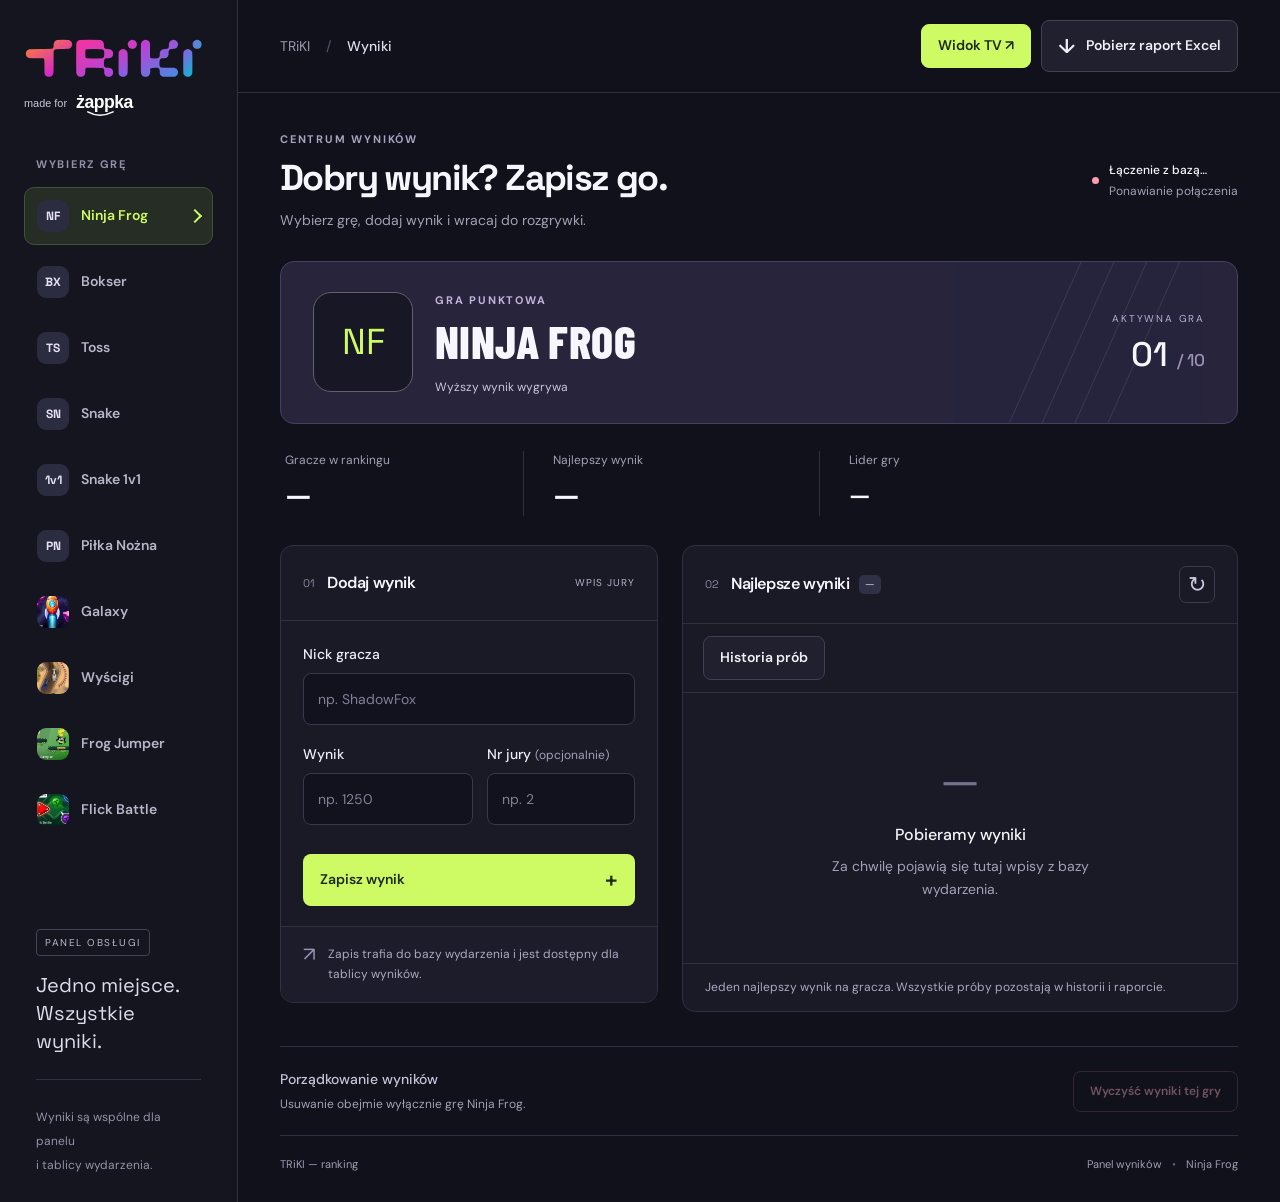
==== index.html @ b33e3081 "Add files via upload" ====
<!doctype html>
<html lang="pl"><head><meta charset="utf-8"><meta name="viewport" content="width=device-width, initial-scale=1"><meta name="theme-color" content="#11111b"><title>TRIKI — panel wyników</title><meta name="description" content="Panel obsługi rankingu TRiKI. Wpisywanie wyników, mecze Snake 1v1 i raporty."><link rel="stylesheet" href="style.css?v=20261009-brand-v2"><script src="config.js?v=20261008-record1" defer></script><script src="realtime.js?v=20261008-record1" defer></script><script src="excel.js?v=20261008-record1" defer></script><script src="ranking.js?v=20261008-record1" defer></script><script src="app.js?v=20261008-record1" defer></script></head>
<body>
<div class="app-shell"><aside class="sidebar"><a href="./" class="brand" aria-label="TRIKI — panel wyników"><img src="assets/triki-brand-v2.svg" alt="TRiKI" width="590" height="134"></a><div class="brand-partner"><img src="assets/made-for-zappka-v2.svg" alt="made for żappka" width="150" height="30"></div><div class="side-label">WYBIERZ GRĘ</div><nav id="games" aria-label="Gry"></nav><div class="side-footer"><span class="operator-label">PANEL OBSŁUGI</span><p>Jedno miejsce.<br>Wszystkie wyniki.</p><div class="side-footer-line"></div><small>Wyniki są wspólne dla panelu<br>i tablicy wydarzenia.</small></div></aside>
<div class="page"><header><div class="breadcrumb">TRiKI <span>/</span> <strong>Wyniki</strong></div><div class="header-actions"><a href="tv.html" class="button secondary tv-link">Widok TV ↗</a><button class="button secondary" id="report-btn"><span aria-hidden="true">↓</span> Pobierz raport Excel</button></div></header>
<main><section class="page-heading"><div><div class="eyebrow">CENTRUM WYNIKÓW</div><h1>Dobry wynik?<br class="mobile-break"> Zapisz go.</h1><p>Wybierz grę, dodaj wynik i wracaj do rozgrywki.</p></div><div class="connection"><span class="status-icon loading" id="status-icon"></span><div><strong id="status-title">Łączenie z bazą</strong><small id="status-detail">Pobieramy wyniki wydarzenia</small></div></div></section>
<section class="game-banner"><div class="game-art" id="game-art"></div><div class="game-name"><span id="game-kind" class="eyebrow">GRA PUNKTOWA</span><h2 id="game-title">Ninja Frog</h2><span id="game-rule">Wyższy wynik wygrywa</span></div><div class="banner-label"><span>AKTYWNA GRA</span><b id="game-number">01 <i>/ 10</i></b></div></section>
<div class="metrics"><div><span id="count-label">Zapisane wyniki</span><strong id="metric-count">—</strong></div><div><span id="best-label">Najlepszy wynik</span><strong id="metric-best">—</strong></div><div><span id="leader-label">Lider gry</span><strong class="leader-value" id="metric-leader">—</strong></div></div>
<div class="work-grid"><section class="card entry-card" aria-labelledby="entry-title"><div class="section-heading"><div><span class="section-number">01</span><h2 id="entry-title">Dodaj wynik</h2></div><span class="tiny-label">WPIS JURY</span></div><form id="entry-form" novalidate></form><div class="form-footer"><span aria-hidden="true">↗</span><p>Zapis trafia do bazy wydarzenia i jest dostępny dla tablicy wyników.</p></div></section>
<section class="card results-card" aria-labelledby="results-title"><div class="section-heading"><div><span class="section-number">02</span><h2 id="results-title">Aktualne wyniki</h2><span id="list-count" class="count-badge">0</span></div><button id="refresh-btn" class="icon-button" aria-label="Odśwież wyniki" title="Odśwież wyniki">↻</button></div><div class="view-controls"><button type="button" class="button secondary" id="history-toggle" aria-pressed="false">Historia prób</button></div><div id="results-body" aria-busy="true"></div><div id="results-footer" class="results-footer">Każdy wpis to osobna próba.</div></section></div>
<section class="management"><div><h3>Porządkowanie wyników</h3><p id="clear-description">Usuwanie obejmie tylko aktualnie wybraną grę.</p></div><button id="clear-btn" class="button danger-outline" disabled>Wyczyść wyniki tej gry</button></section>
<footer><span>TRiKI — ranking</span><span>Panel wyników <b>•</b> <span id="footer-game">Ninja Frog</span></span></footer>
</main></div></div>
<div id="notice" role="status" aria-live="polite" hidden></div>
<dialog id="confirm-dialog" aria-labelledby="dialog-title" aria-describedby="dialog-description"><form id="confirm-form"><span class="dialog-tag">POTWIERDZENIE</span><h2 id="dialog-title">Usunąć wpis?</h2><p id="dialog-description"></p><div id="confirm-input-wrap" hidden><label for="confirm-input">Wpisz nazwę gry, aby potwierdzić</label><input id="confirm-input" autocomplete="off"><p id="confirm-error" class="field-error" role="alert"></p></div><div class="dialog-actions"><button type="button" class="button secondary" id="cancel-delete">Anuluj</button><button type="submit" class="button danger" id="confirm-delete">Usuń wpis</button></div></form></dialog>
<dialog id="edit-dialog" aria-labelledby="edit-title"><form id="edit-form" novalidate><h2 id="edit-title">Edytuj wpis</h2><p>Popraw tę próbę. Ranking wybierze najlepszy wynik gracza spośród wszystkich jego prób.</p><div id="edit-fields"></div><p id="edit-error" role="status"></p><div class="dialog-actions"><button type="button" class="button secondary" id="cancel-edit">Anuluj</button><button type="submit" class="button save-button" id="save-edit">Zapisz zmiany</button></div></form></dialog></body></html>
---- style.css ----
@import url('https://fonts.googleapis.com/css2?family=Barlow+Condensed:wght@600;700;800;900&family=DM+Sans:wght@400;500;600;700&family=Space+Grotesk:wght@500;600;700&display=swap');
:root{color-scheme:dark;--bg:#11111b;--panel:#1a1a27;--surface:#212132;--border:#303043;--muted:#a1a1b7;--text:#f6f6fc;--lime:#cefa64;--accent:#cefa64;--danger:#ff9caa}*{box-sizing:border-box}body{margin:0;background:var(--bg);color:var(--text);font-family:'DM Sans',Arial,sans-serif;font-size:16px;line-height:1.5}button,input{font:inherit}button{cursor:pointer}button:disabled{opacity:.45;cursor:not-allowed}button:focus-visible,a:focus-visible,input:focus-visible{outline:3px solid var(--lime);outline-offset:4px}button,input{-webkit-tap-highlight-color:transparent}a{color:inherit}button{touch-action:manipulation}.app-shell{max-width:1800px;margin:auto;display:grid;grid-template-columns:238px minmax(0,1fr);min-height:100vh}.sidebar{padding:38px 24px 26px;background:#151520;border-right:1px solid var(--border);display:flex;flex-direction:column}.brand{font-family:'Barlow Condensed',Impact,sans-serif;font-weight:900;font-size:72px;line-height:.9;letter-spacing:-3px;font-style:italic;text-decoration:none;color:var(--lime);display:inline-block;align-self:flex-start}.brand span{font-family:Arial;font-style:normal;font-size:17px;vertical-align:top;letter-spacing:0;margin-left:4px}.brand-sub{font-size:10px;letter-spacing:1.6px;color:#cccdda;margin-top:14px;font-weight:700}.side-label{font-size:11px;font-weight:700;letter-spacing:1.7px;color:#9090a9;margin:60px 12px 14px}#games{display:grid;gap:8px}.game-tab{display:flex;align-items:center;gap:12px;padding:12px;border:1px solid transparent;border-radius:10px;color:#b6b6c9;background:transparent;text-align:left;font-size:14px;font-weight:600;width:100%;min-height:55px}.game-tab:hover{background:#222232;color:white}.game-tab.active{color:var(--lime);background:#252d24;border-color:#435335}.game-tab.active:after{content:'';margin-left:auto;width:8px;height:8px;flex-shrink:0;border-top:2px solid currentColor;border-right:2px solid currentColor;transform:rotate(45deg)}.game-icon{display:grid;place-items:center;width:32px;height:32px;background:#2c2c41;border-radius:9px;flex-shrink:0;overflow:hidden;color:#e4e1f7;font-size:12px;font-family:'Space Grotesk',sans-serif;font-weight:700}.game-icon img{width:100%;height:100%;object-fit:cover}.side-footer{margin-top:auto;padding:90px 12px 0}.operator-label{font-size:10px;letter-spacing:1.5px;border:1px solid #434355;padding:6px 8px;border-radius:4px;color:#b7b7c9}.side-footer p{font-family:'Space Grotesk',sans-serif;font-size:20px;line-height:1.4;color:#ddddea;margin:18px 0}.side-footer-line{height:1px;background:var(--border);margin:24px 0}.side-footer small{font-size:12px;color:#9292a8;line-height:1.7}.page{min-width:0}header{height:93px;border-bottom:1px solid var(--border);padding:0 42px;display:flex;align-items:center;justify-content:space-between;gap:20px}.breadcrumb{font-size:14px;color:#9999ae;display:flex;gap:16px;align-items:center}.breadcrumb span{color:#56566c}.breadcrumb strong{font-weight:500;color:#dedeee}.button{border-radius:8px;padding:11px 16px;min-height:44px;display:inline-flex;gap:10px;align-items:center;justify-content:center;font-size:14px;font-weight:600;border:1px solid transparent;line-height:1.4}.secondary{border-color:#414156;background:#20202e;color:#eeedf8}.secondary:hover:not(:disabled){background:#2d2d40}.button>span{font-size:20px}.page main{padding:38px 42px 0;max-width:1500px;margin:auto}.page-heading{display:flex;align-items:center;justify-content:space-between;gap:25px;margin-bottom:30px}.eyebrow{font-size:11px;letter-spacing:1.8px;font-weight:700;color:#a5a3bd}h1{font-family:'Space Grotesk',Arial,sans-serif;font-size:36px;line-height:1.2;letter-spacing:-1.6px;margin:9px 0 10px}.mobile-break{display:none}.page-heading p{font-size:14px;color:var(--muted);margin:0}.connection{display:flex;align-items:center;gap:10px;flex-shrink:0}.connection strong{display:block;font-size:12px;font-weight:500}.connection small{display:block;color:var(--muted);font-size:12px;margin-top:3px}.status-icon{width:7px;height:7px;flex-shrink:0;border-radius:50%;background:#88869d}.status-icon.ok{background:var(--lime);box-shadow:0 0 0 4px #cefa6410}.status-icon.error{background:#ff9caa}.status-icon.loading{background:#bea5ff}.game-banner{position:relative;display:flex;align-items:center;gap:22px;min-height:160px;padding:25px 32px;background:#27243c;border:1px solid #46405f;border-radius:14px;overflow:hidden}.game-banner:after{content:'';position:absolute;right:200px;top:-100px;height:400px;width:1px;background:#60527a;opacity:.4;transform:rotate(24deg);box-shadow:30px 0 #60527a,60px 0 #60527a,90px 0 #60527a}.game-art{width:100px;height:100px;flex-shrink:0;border:1px solid #646070;background:#181725;border-radius:18px;overflow:hidden;display:grid;place-items:center;font-family:'Space Grotesk';font-size:36px;color:var(--accent)}.game-art img{width:100%;height:100%;object-fit:cover}.game-name{z-index:1}.game-name h2{font-family:'Barlow Condensed',Impact,sans-serif;font-weight:800;font-size:46px;line-height:1.05;margin:6px 0 9px;letter-spacing:.4px;text-transform:uppercase}.game-name>span:last-child{font-size:12px;color:#cbc8db}.game-name .eyebrow{color:#c0b4dc}.banner-label{margin-left:auto;text-align:right;z-index:1;align-self:center}.banner-label>span{font-size:10px;letter-spacing:1.8px;color:#b9afce}.banner-label b{font-family:'Space Grotesk';font-size:34px;display:block;font-weight:500}.banner-label i{font-size:17px;color:#9d92b4;font-style:normal}.metrics{display:grid;grid-template-columns:.9fr 1fr 1.45fr;gap:24px;padding:27px 0 29px}.metrics>div{border-right:1px solid var(--border);padding-left:5px;min-width:0}.metrics>div:last-child{border:0}.metrics span{font-size:12px;color:var(--muted);display:block}.metrics strong{display:block;font-family:'Space Grotesk';font-weight:600;font-size:30px;line-height:1.4;margin-top:5px;font-variant-numeric:tabular-nums}.metrics .leader-value{font-size:24px;overflow-wrap:anywhere;padding-top:4px}.work-grid{display:grid;grid-template-columns:minmax(280px,.85fr) minmax(0,1.25fr);gap:24px;align-items:start}.card{background:var(--panel);border:1px solid var(--border);border-radius:13px;overflow:hidden}.section-heading{display:flex;justify-content:space-between;align-items:center;min-height:75px;padding:20px 22px;border-bottom:1px solid var(--border);gap:10px}.section-heading>div{display:flex;align-items:center;gap:9px;min-width:0}.section-heading h2{font-size:16px;letter-spacing:-.4px;margin:0;font-weight:600}.section-number{font-size:11px;color:#89899e;font-family:'Space Grotesk';margin-right:3px}.tiny-label{font-size:10px;letter-spacing:1px;color:#b2b2c7;white-space:nowrap}.count-badge{font-size:11px;background:#303046;border-radius:5px;padding:1px 6px;color:#c8c8df}.entry-card form{padding:23px 22px 20px}.field{margin-bottom:19px}label{font-size:14px;display:block;margin-bottom:8px;color:#ededf7;font-weight:500}.optional{font-size:12px;color:var(--muted);font-weight:400}.input-shell{position:relative}input{width:100%;background:#12121e;color:#f6f6ff;border:1px solid #38384d;border-radius:8px;padding:13px 14px;font-size:16px;min-height:48px;outline:none}input:focus{border-color:var(--lime)}input::placeholder{color:#808095;font-size:14px}input[aria-invalid=true]{border-color:var(--danger)}.score-input{padding-right:44px;font-family:'Space Grotesk';font-size:20px}.input-suffix{position:absolute;right:15px;top:17px;font-size:12px;color:var(--muted);pointer-events:none}.form-row{display:grid;grid-template-columns:1.15fr 1fr;gap:14px}.field-hint{font-size:12px;color:var(--muted);margin:7px 0 0}.field-error{font-size:12px;line-height:1.5;color:var(--danger);margin:7px 0 0}.save-button{width:100%;background:var(--lime);color:#20291a;margin-top:3px;justify-content:space-between;padding:14px 16px;font-size:14px}.save-button:hover:not(:disabled){background:#dfff93}.save-button>span{font-size:22px;line-height:1}.form-message{font-size:14px;margin:13px 0 0;line-height:1.5}.form-message:empty{display:none}.form-message.ok{color:var(--lime)}.form-message.error{color:var(--danger)}.form-footer{display:flex;align-items:flex-start;gap:12px;border-top:1px solid var(--border);padding:17px 22px;background:#1c1c2b}.form-footer>span{color:#9893b0;font-size:20px;line-height:1}.form-footer p{font-size:12px;line-height:1.7;color:#aaa9bf;margin:0}.icon-button{display:inline-grid;place-items:center;min-width:36px;min-height:36px;background:transparent;border:1px solid #3a3a50;border-radius:7px;color:#c8c8dc;font-size:22px}.icon-button:hover:not(:disabled){background:#303045;color:white}.table-scroll{overflow:auto;max-height:484px}table{width:100%;border-collapse:collapse;font-size:14px;text-align:left;white-space:nowrap}th{position:sticky;top:0;background:#1a1a27;z-index:1;color:#a4a3ba;font-size:11px;letter-spacing:.5px;font-weight:500;border-bottom:1px solid var(--border);padding:13px 15px}td{padding:16px 15px;border-bottom:1px solid #2a2a3c;vertical-align:middle}th:first-child,td:first-child{padding-left:22px}th:last-child,td:last-child{padding-right:16px}tbody tr:last-child td{border-bottom:0}tbody tr:hover{background:#212132}.place{font-family:'Space Grotesk';color:#a1a0b8;font-size:14px;width:42px}.top-rank .place{color:var(--lime)}.player{font-weight:600;white-space:normal;overflow-wrap:anywhere;max-width:220px;min-width:95px}.player .subline{display:block;font-size:11px;color:var(--muted);font-weight:400;margin-top:4px}.score{text-align:right;font-family:'Space Grotesk';font-size:17px;font-weight:600;font-variant-numeric:tabular-nums}.top-rank .score{color:var(--lime)}.jury{text-align:center;font-size:12px;color:#b7b5cb}.jury span{display:inline-block;border:1px solid #3a3a4f;border-radius:4px;padding:2px 6px}.delete-row{width:34px;height:34px;background:transparent;border:0;border-radius:6px;color:#9290aa;display:grid;place-items:center}.delete-row:hover:not(:disabled){color:var(--danger);background:#ff9caa12}.delete-row svg{width:16px;height:16px}.results-footer{font-size:12px;padding:14px 22px;border-top:1px solid var(--border);color:#aaa8bf;line-height:1.6}.empty-state{padding:58px 24px;text-align:center;min-height:270px;display:flex;flex-direction:column;align-items:center;justify-content:center}.empty-mark{font-family:'Space Grotesk';color:#75718f;font-size:44px;line-height:1.2;margin-bottom:16px}.empty-state h3{margin:0 0 8px;font-size:16px;font-weight:500}.empty-state p{font-size:14px;color:var(--muted);max-width:270px;margin:0;line-height:1.7}.empty-state .button{margin-top:18px}.management{display:flex;justify-content:space-between;align-items:center;gap:20px;margin-top:34px;padding:22px 0;border-top:1px solid var(--border)}.management h3{font-size:14px;font-weight:500;margin:0 0 5px;color:#c6c4d9}.management p{font-size:12px;color:var(--muted);margin:0}.danger-outline{border-color:#60404d;background:transparent;color:#e4a4b2;font-size:12px;min-height:40px}.danger-outline:hover:not(:disabled){background:#351f2a;border-color:#b76c83}footer{border-top:1px solid var(--border);padding:20px 0 24px;display:flex;justify-content:space-between;gap:16px;color:#a09cb5;font-size:11px}footer b{font-weight:400;margin:0 7px;color:#5f5a75}#notice{position:fixed;bottom:26px;right:26px;z-index:20;max-width:min(470px,calc(100% - 36px));padding:16px 20px;border-radius:10px;background:#27273b;border:1px solid #616178;box-shadow:0 12px 40px #0007;font-size:14px;line-height:1.6}#notice.error{border-color:#b2657b;color:#ffd1db}#notice.ok{border-color:#798e4d;color:#e2ffb0}dialog{max-width:460px;width:calc(100% - 36px);border:1px solid #59546d;background:#222132;color:var(--text);border-radius:16px;padding:30px;box-shadow:0 24px 100px #0009}dialog::backdrop{background:#090914bc;backdrop-filter:blur(4px)}.dialog-tag{font-size:10px;letter-spacing:1.6px;color:#b9a2c8}dialog h2{font-family:'Space Grotesk';font-size:25px;margin:10px 0 12px;letter-spacing:-.7px}dialog p{font-size:14px;line-height:1.7;color:#bbb7d0;overflow-wrap:anywhere}dialog input{margin-top:5px}dialog label{font-size:12px;margin-top:20px}.dialog-actions{display:flex;justify-content:flex-end;gap:10px;margin-top:25px}.danger{background:#fa9caf;color:#341321}.sr-only{position:absolute;clip:rect(0,0,0,0);width:1px;height:1px;overflow:hidden;white-space:nowrap}.match-vs{display:block;color:#9893ac;font-size:12px;font-weight:400;margin-top:5px}.match-win{color:#e4e7dc}.game-art,.game-icon{background-position:center;background-size:cover}@media(min-width:1600px){.page main{padding-top:48px}.work-grid{grid-template-columns:minmax(340px,.8fr) minmax(0,1.35fr)}}@media(max-width:1180px){.app-shell{grid-template-columns:200px minmax(0,1fr)}.sidebar{padding:34px 16px 24px}header{padding:0 26px}.page main{padding:30px 26px 0}.work-grid{grid-template-columns:minmax(260px,.9fr) minmax(0,1fr);gap:18px}.tiny-label{display:none}.section-heading{padding:18px}.section-heading h2{font-size:14px}.section-number{display:none}.connection{align-self:flex-start;margin-top:8px}.connection small{max-width:145px}.page-heading h1{font-size:30px}.metrics .leader-value{font-size:21px}.entry-card form{padding:20px 18px}.form-footer{padding:16px 18px}td,th{padding-left:12px;padding-right:12px}}@media(max-width:980px){.connection{display:none}.work-grid{grid-template-columns:1fr}.entry-card form{display:grid;grid-template-columns:1fr 1fr;gap:0 18px}.entry-card .form-row{grid-column:2;grid-row:1}.entry-card form>.save-button,.entry-card form>.form-message{grid-column:1 / -1}.entry-card form>.field{align-self:start}.entry-card form>.versus-field{grid-column:auto}.form-footer{padding:14px 18px}.side-footer{padding-top:50px}.game-banner{padding:22px}.game-art{width:80px;height:80px}.game-name h2{font-size:40px}.banner-label{display:none}.metrics{gap:14px}.results-card .section-heading h2{font-size:16px}.table-scroll{max-height:500px}}@media(max-width:680px){.app-shell{display:block}.sidebar{padding:21px 18px 0;border-right:0;border-bottom:1px solid var(--border);display:block}.brand{font-size:49px}.brand span{font-size:12px}.brand-sub{display:inline-block;font-size:9px;letter-spacing:1.1px;margin:0 0 0 16px;vertical-align:middle;max-width:120px}.side-label,.side-footer{display:none}#games{display:flex;gap:7px;overflow-x:auto;margin:22px -18px 0;padding:0 18px 14px;scrollbar-width:thin}.game-tab{width:auto;flex-shrink:0;min-height:44px;padding:8px 12px;border:1px solid #313143;font-size:12px;gap:8px}.game-tab.active:after{display:none}.game-icon{width:24px;height:24px;border-radius:6px;font-size:10px}header{height:70px;padding:0 18px;gap:12px}.breadcrumb{font-size:12px;gap:9px}.button{font-size:12px;padding:10px 13px}.page main{padding:25px 18px 0}.page-heading{margin-bottom:25px}.page-heading h1{font-size:29px;letter-spacing:-1px}.page-heading p{font-size:12px}.eyebrow{font-size:10px;letter-spacing:1.4px}.game-banner{min-height:125px;gap:17px;padding:20px}.game-art{width:72px;height:72px;border-radius:12px}.game-name h2{font-size:36px;margin:4px 0 6px}.game-name>span:last-child{font-size:11px}.metrics{padding:22px 0;gap:12px;grid-template-columns:.8fr 1fr 1.3fr}.metrics>div{padding-left:0;padding-right:8px}.metrics span{font-size:10px;line-height:1.5}.metrics strong{font-size:24px}.metrics .leader-value{font-size:16px;line-height:1.4;padding-top:5px}.work-grid{gap:20px}.entry-card form{display:block;padding:21px}.entry-card .form-row{gap:14px}.field{margin-bottom:18px}.save-button{font-size:14px;padding:14px 16px}.section-heading{padding:16px 20px;min-height:65px}.section-heading h2{font-size:16px}.tiny-label{display:block;font-size:9px}.management{margin-top:25px;display:block;padding:22px 0}.management .button{margin-top:15px}.management p{font-size:12px}footer{font-size:10px;display:block}footer>span{display:block;margin-bottom:6px}th:first-child,td:first-child{padding-left:16px}td,th{padding-left:10px;padding-right:10px}.jury{font-size:11px}.score{font-size:16px}.player{font-size:13px;max-width:160px}#notice{right:18px;bottom:18px}dialog{padding:25px}}@media(prefers-reduced-motion:no-preference){.game-tab,.button,.icon-button{transition:background .15s,color .15s,border-color .15s}}@media(prefers-reduced-motion:reduce){*{scroll-behavior:auto!important}}

.header-actions{display:flex;align-items:center;gap:10px}.tv-link{text-decoration:none;background:var(--lime);color:#20291a;border-color:var(--lime)}@media(max-width:680px){header{height:auto;min-height:70px;flex-wrap:wrap;padding-top:13px;padding-bottom:13px;gap:10px}.header-actions{flex-wrap:wrap;gap:8px}.header-actions .button{font-size:12px;padding:10px}}

img[src="assets/wyscigi.png"]{object-position:50% 10%;transform:scale(1.5)}

.pagination{display:flex;align-items:center;justify-content:space-between;gap:12px;flex-wrap:wrap;padding:16px;border-top:1px solid var(--border)}.pagination span{font-size:12px;color:var(--muted)}

.view-controls{padding:12px 20px;border-bottom:1px solid var(--border)}.view-controls:has(button[hidden]){display:none}.row-actions{display:flex;gap:6px;align-items:center}.edit-row{font:inherit;font-size:12px;padding:7px 9px;border:1px solid #555068;border-radius:6px;color:#cefa64;background:#252333}.edit-row:hover{background:#36304a}#edit-error{color:#ffb2bd}#edit-dialog{max-height:90vh;overflow:auto}#edit-fields input{width:100%}

.brand{display:block;width:180px;max-width:100%;padding:0;background:none;border:0;border-radius:0;line-height:0;letter-spacing:normal}.brand img{display:block;width:100%;height:auto}.brand-partner{width:126px;line-height:0;margin-top:12px}.brand-partner img{display:block;width:100%;height:auto}.side-label{margin-top:40px}@media(max-width:680px){.brand{display:inline-block;width:160px;vertical-align:middle}.brand-partner{display:inline-block;width:112px;margin:0 0 0 18px;vertical-align:middle}}
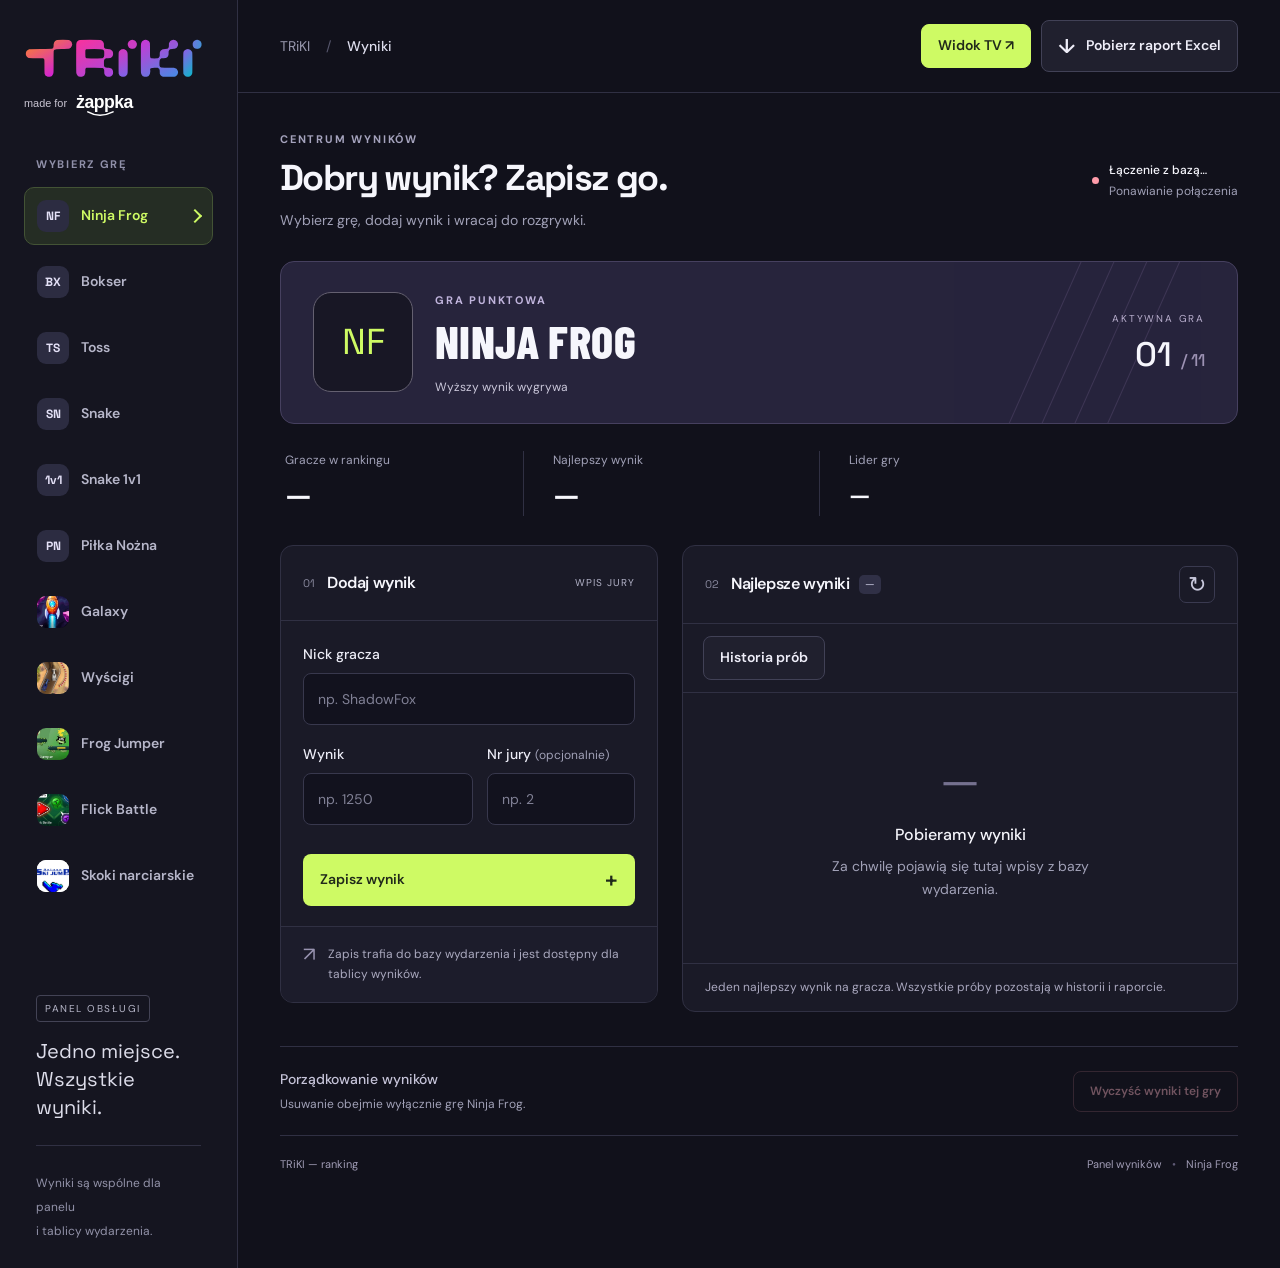
==== commit 9c8e13e2: "Add files via upload" ====
--- a/index.html
+++ b/index.html
@@ -1,10 +1,10 @@
 <!doctype html>
-<html lang="pl"><head><meta charset="utf-8"><meta name="viewport" content="width=device-width, initial-scale=1"><meta name="theme-color" content="#11111b"><title>TRIKI — panel wyników</title><meta name="description" content="Panel obsługi rankingu TRiKI. Wpisywanie wyników, mecze Snake 1v1 i raporty."><link rel="stylesheet" href="style.css?v=20261009-brand-v2"><script src="config.js?v=20261008-record1" defer></script><script src="realtime.js?v=20261008-record1" defer></script><script src="excel.js?v=20261008-record1" defer></script><script src="ranking.js?v=20261008-record1" defer></script><script src="app.js?v=20261008-record1" defer></script></head>
+<html lang="pl"><head><meta charset="utf-8"><meta name="viewport" content="width=device-width, initial-scale=1"><meta name="theme-color" content="#11111b"><title>TRIKI — panel wyników</title><meta name="description" content="Panel obsługi rankingu TRiKI. Wpisywanie wyników, mecze Snake 1v1 i raporty."><link rel="stylesheet" href="style.css?v=20261012-skoki"><script src="config.js?v=20261012-skoki" defer></script><script src="realtime.js?v=20261008-record1" defer></script><script src="excel.js?v=20261008-record1" defer></script><script src="ranking.js?v=20261008-record1" defer></script><script src="app.js?v=20261008-record1" defer></script></head>
 <body>
 <div class="app-shell"><aside class="sidebar"><a href="./" class="brand" aria-label="TRIKI — panel wyników"><img src="assets/triki-brand-v2.svg" alt="TRiKI" width="590" height="134"></a><div class="brand-partner"><img src="assets/made-for-zappka-v2.svg" alt="made for żappka" width="150" height="30"></div><div class="side-label">WYBIERZ GRĘ</div><nav id="games" aria-label="Gry"></nav><div class="side-footer"><span class="operator-label">PANEL OBSŁUGI</span><p>Jedno miejsce.<br>Wszystkie wyniki.</p><div class="side-footer-line"></div><small>Wyniki są wspólne dla panelu<br>i tablicy wydarzenia.</small></div></aside>
 <div class="page"><header><div class="breadcrumb">TRiKI <span>/</span> <strong>Wyniki</strong></div><div class="header-actions"><a href="tv.html" class="button secondary tv-link">Widok TV ↗</a><button class="button secondary" id="report-btn"><span aria-hidden="true">↓</span> Pobierz raport Excel</button></div></header>
 <main><section class="page-heading"><div><div class="eyebrow">CENTRUM WYNIKÓW</div><h1>Dobry wynik?<br class="mobile-break"> Zapisz go.</h1><p>Wybierz grę, dodaj wynik i wracaj do rozgrywki.</p></div><div class="connection"><span class="status-icon loading" id="status-icon"></span><div><strong id="status-title">Łączenie z bazą</strong><small id="status-detail">Pobieramy wyniki wydarzenia</small></div></div></section>
-<section class="game-banner"><div class="game-art" id="game-art"></div><div class="game-name"><span id="game-kind" class="eyebrow">GRA PUNKTOWA</span><h2 id="game-title">Ninja Frog</h2><span id="game-rule">Wyższy wynik wygrywa</span></div><div class="banner-label"><span>AKTYWNA GRA</span><b id="game-number">01 <i>/ 10</i></b></div></section>
+<section class="game-banner"><div class="game-art" id="game-art"></div><div class="game-name"><span id="game-kind" class="eyebrow">GRA PUNKTOWA</span><h2 id="game-title">Ninja Frog</h2><span id="game-rule">Wyższy wynik wygrywa</span></div><div class="banner-label"><span>AKTYWNA GRA</span><b id="game-number">01 <i>/ 11</i></b></div></section>
 <div class="metrics"><div><span id="count-label">Zapisane wyniki</span><strong id="metric-count">—</strong></div><div><span id="best-label">Najlepszy wynik</span><strong id="metric-best">—</strong></div><div><span id="leader-label">Lider gry</span><strong class="leader-value" id="metric-leader">—</strong></div></div>
 <div class="work-grid"><section class="card entry-card" aria-labelledby="entry-title"><div class="section-heading"><div><span class="section-number">01</span><h2 id="entry-title">Dodaj wynik</h2></div><span class="tiny-label">WPIS JURY</span></div><form id="entry-form" novalidate></form><div class="form-footer"><span aria-hidden="true">↗</span><p>Zapis trafia do bazy wydarzenia i jest dostępny dla tablicy wyników.</p></div></section>
 <section class="card results-card" aria-labelledby="results-title"><div class="section-heading"><div><span class="section-number">02</span><h2 id="results-title">Aktualne wyniki</h2><span id="list-count" class="count-badge">0</span></div><button id="refresh-btn" class="icon-button" aria-label="Odśwież wyniki" title="Odśwież wyniki">↻</button></div><div class="view-controls"><button type="button" class="button secondary" id="history-toggle" aria-pressed="false">Historia prób</button></div><div id="results-body" aria-busy="true"></div><div id="results-footer" class="results-footer">Każdy wpis to osobna próba.</div></section></div>
--- a/style.css
+++ b/style.css
@@ -10,3 +10,5 @@
 .view-controls{padding:12px 20px;border-bottom:1px solid var(--border)}.view-controls:has(button[hidden]){display:none}.row-actions{display:flex;gap:6px;align-items:center}.edit-row{font:inherit;font-size:12px;padding:7px 9px;border:1px solid #555068;border-radius:6px;color:#cefa64;background:#252333}.edit-row:hover{background:#36304a}#edit-error{color:#ffb2bd}#edit-dialog{max-height:90vh;overflow:auto}#edit-fields input{width:100%}
 
 .brand{display:block;width:180px;max-width:100%;padding:0;background:none;border:0;border-radius:0;line-height:0;letter-spacing:normal}.brand img{display:block;width:100%;height:auto}.brand-partner{width:126px;line-height:0;margin-top:12px}.brand-partner img{display:block;width:100%;height:auto}.side-label{margin-top:40px}@media(max-width:680px){.brand{display:inline-block;width:160px;vertical-align:middle}.brand-partner{display:inline-block;width:112px;margin:0 0 0 18px;vertical-align:middle}}
+
+.game-icon img[src="assets/skoki.png"],.game-art img[src="assets/skoki.png"]{object-fit:contain;object-position:center;transform:none;background:#fff}
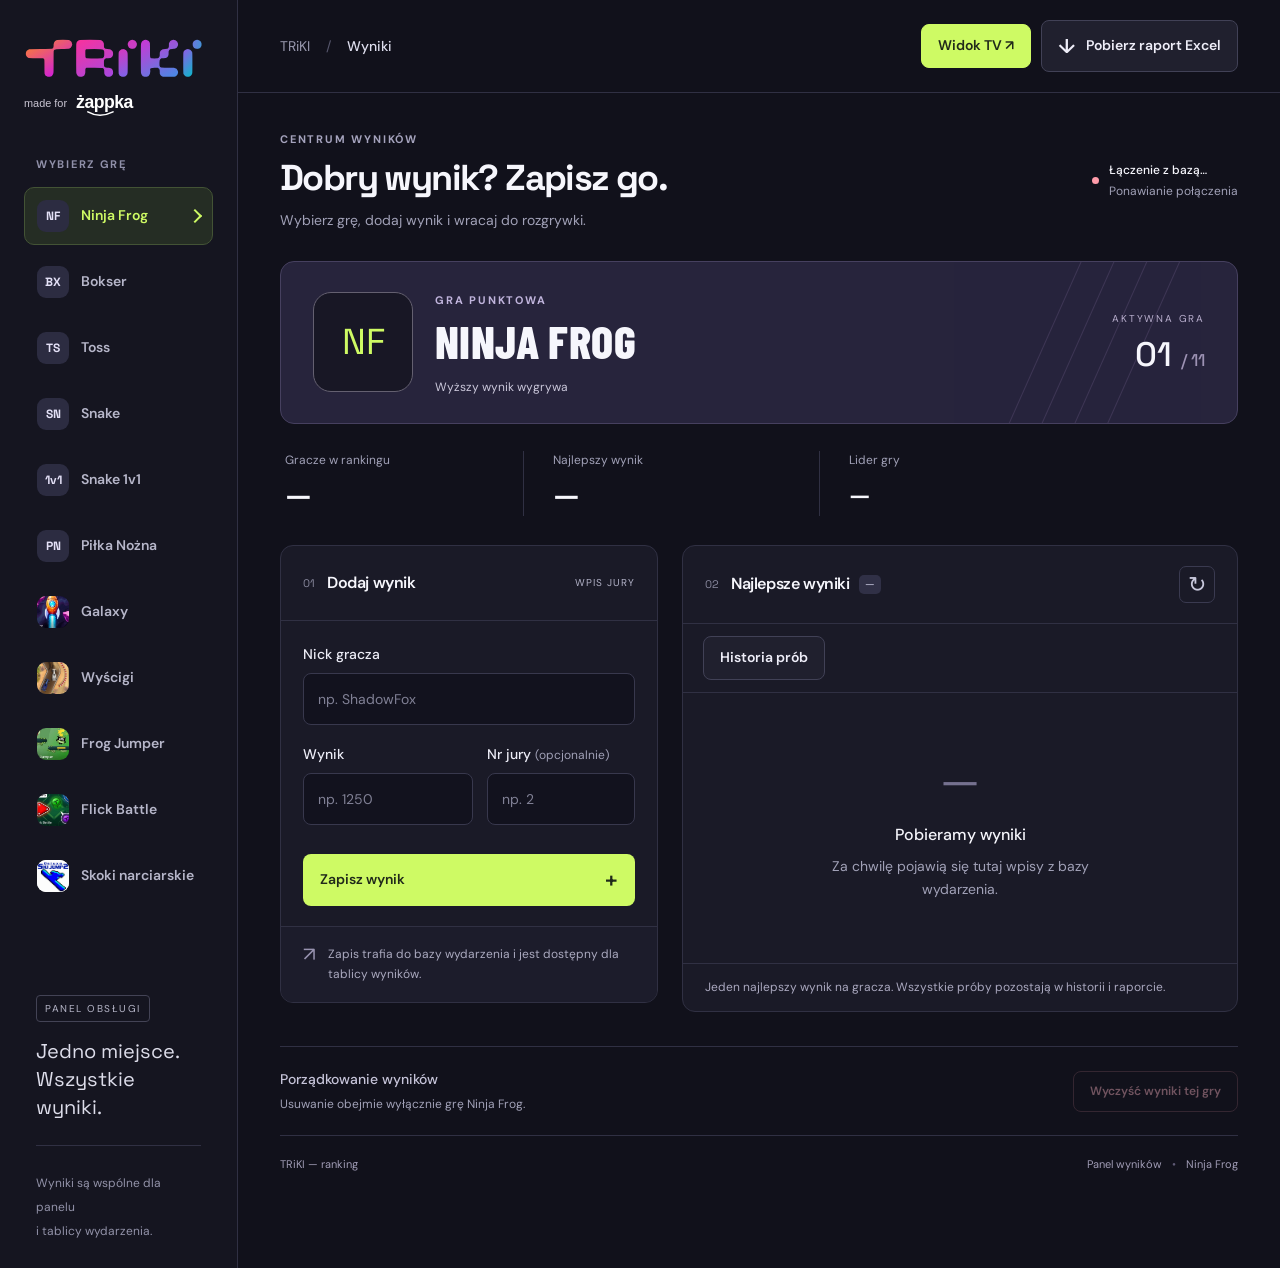
==== commit 9de39471: "Add files via upload" ====
--- a/index.html
+++ b/index.html
@@ -1,5 +1,5 @@
 <!doctype html>
-<html lang="pl"><head><meta charset="utf-8"><meta name="viewport" content="width=device-width, initial-scale=1"><meta name="theme-color" content="#11111b"><title>TRIKI — panel wyników</title><meta name="description" content="Panel obsługi rankingu TRiKI. Wpisywanie wyników, mecze Snake 1v1 i raporty."><link rel="stylesheet" href="style.css?v=20261012-skoki"><script src="config.js?v=20261012-skoki" defer></script><script src="realtime.js?v=20261008-record1" defer></script><script src="excel.js?v=20261008-record1" defer></script><script src="ranking.js?v=20261008-record1" defer></script><script src="app.js?v=20261008-record1" defer></script></head>
+<html lang="pl"><head><meta charset="utf-8"><meta name="viewport" content="width=device-width, initial-scale=1"><meta name="theme-color" content="#11111b"><title>TRIKI — panel wyników</title><meta name="description" content="Panel obsługi rankingu TRiKI. Wpisywanie wyników, mecze Snake 1v1 i raporty."><link rel="stylesheet" href="style.css?v=20261012-skoki-logo2"><script src="config.js?v=20261012-skoki-logo2" defer></script><script src="realtime.js?v=20261008-record1" defer></script><script src="excel.js?v=20261008-record1" defer></script><script src="ranking.js?v=20261008-record1" defer></script><script src="app.js?v=20261008-record1" defer></script></head>
 <body>
 <div class="app-shell"><aside class="sidebar"><a href="./" class="brand" aria-label="TRIKI — panel wyników"><img src="assets/triki-brand-v2.svg" alt="TRiKI" width="590" height="134"></a><div class="brand-partner"><img src="assets/made-for-zappka-v2.svg" alt="made for żappka" width="150" height="30"></div><div class="side-label">WYBIERZ GRĘ</div><nav id="games" aria-label="Gry"></nav><div class="side-footer"><span class="operator-label">PANEL OBSŁUGI</span><p>Jedno miejsce.<br>Wszystkie wyniki.</p><div class="side-footer-line"></div><small>Wyniki są wspólne dla panelu<br>i tablicy wydarzenia.</small></div></aside>
 <div class="page"><header><div class="breadcrumb">TRiKI <span>/</span> <strong>Wyniki</strong></div><div class="header-actions"><a href="tv.html" class="button secondary tv-link">Widok TV ↗</a><button class="button secondary" id="report-btn"><span aria-hidden="true">↓</span> Pobierz raport Excel</button></div></header>
--- a/style.css
+++ b/style.css
@@ -11,4 +11,4 @@
 
 .brand{display:block;width:180px;max-width:100%;padding:0;background:none;border:0;border-radius:0;line-height:0;letter-spacing:normal}.brand img{display:block;width:100%;height:auto}.brand-partner{width:126px;line-height:0;margin-top:12px}.brand-partner img{display:block;width:100%;height:auto}.side-label{margin-top:40px}@media(max-width:680px){.brand{display:inline-block;width:160px;vertical-align:middle}.brand-partner{display:inline-block;width:112px;margin:0 0 0 18px;vertical-align:middle}}
 
-.game-icon img[src="assets/skoki.png"],.game-art img[src="assets/skoki.png"]{object-fit:contain;object-position:center;transform:none;background:#fff}
+.game-icon img[src="assets/skoki-v2.png"],.game-art img[src="assets/skoki-v2.png"]{object-fit:contain;object-position:center;transform:none;background:#fff}
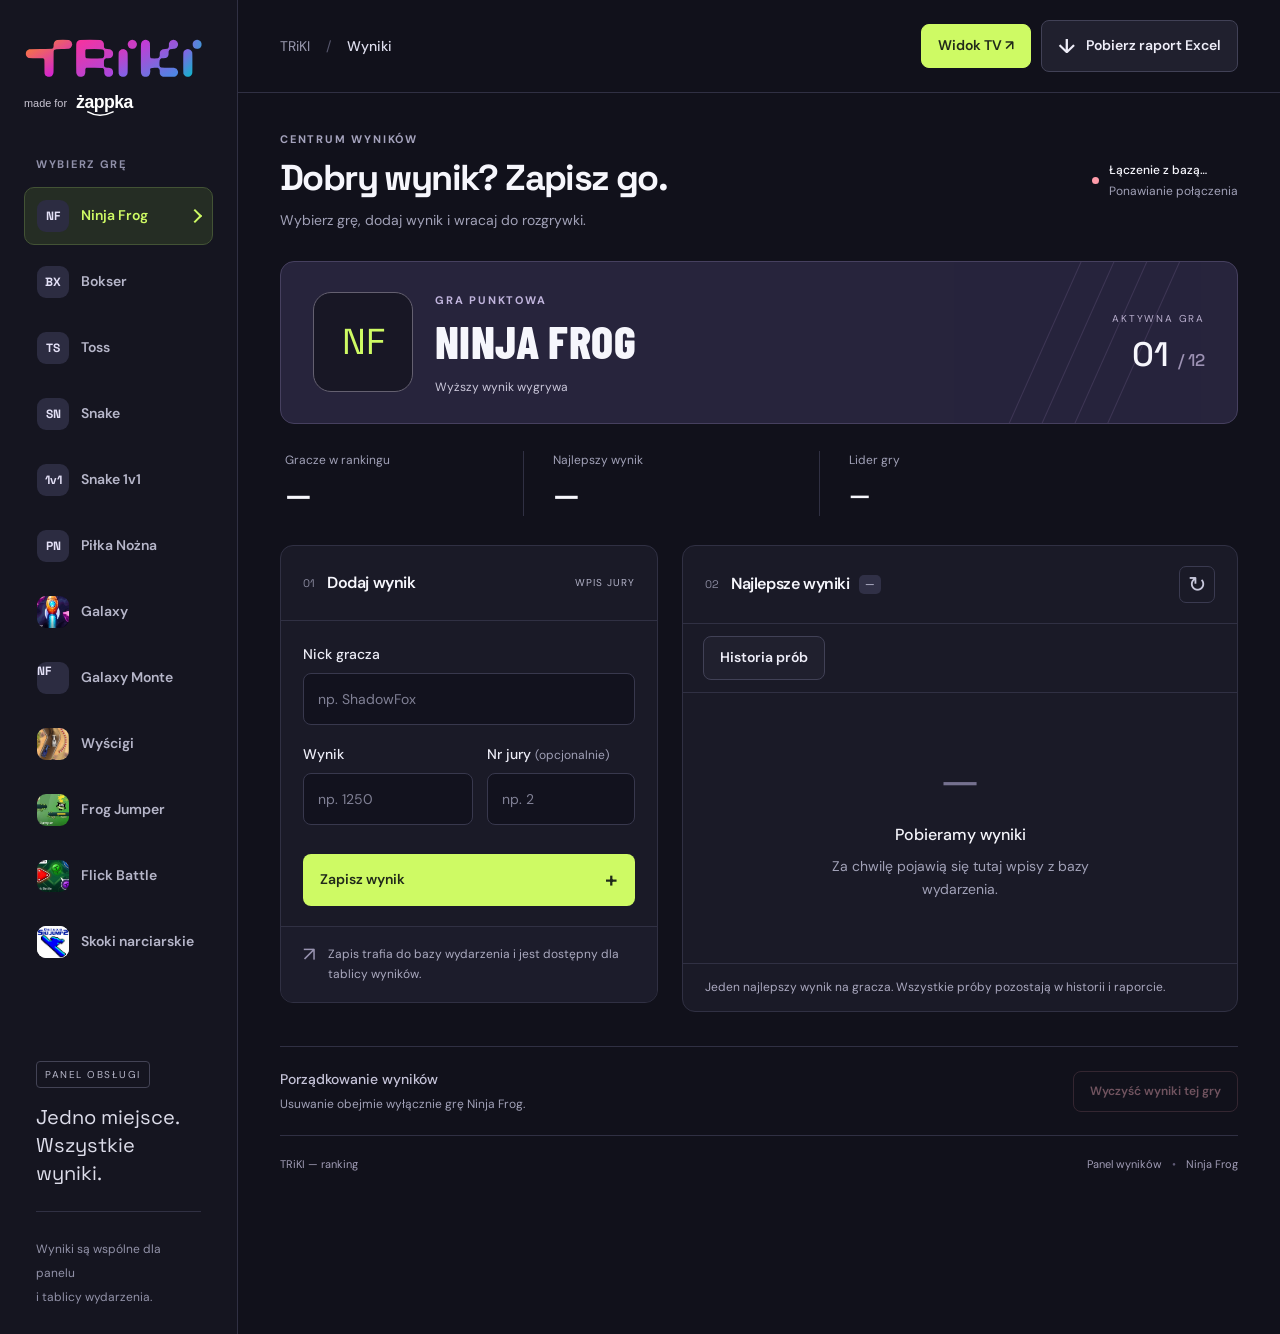
==== commit e133903f: "Add files via upload" ====
--- a/index.html
+++ b/index.html
@@ -1,10 +1,10 @@
 <!doctype html>
-<html lang="pl"><head><meta charset="utf-8"><meta name="viewport" content="width=device-width, initial-scale=1"><meta name="theme-color" content="#11111b"><title>TRIKI — panel wyników</title><meta name="description" content="Panel obsługi rankingu TRiKI. Wpisywanie wyników, mecze Snake 1v1 i raporty."><link rel="stylesheet" href="style.css?v=20261012-skoki-logo2"><script src="config.js?v=20261012-skoki-logo2" defer></script><script src="realtime.js?v=20261008-record1" defer></script><script src="excel.js?v=20261008-record1" defer></script><script src="ranking.js?v=20261008-record1" defer></script><script src="app.js?v=20261008-record1" defer></script></head>
+<html lang="pl"><head><meta charset="utf-8"><meta name="viewport" content="width=device-width, initial-scale=1"><meta name="theme-color" content="#11111b"><title>TRIKI — panel wyników</title><meta name="description" content="Panel obsługi rankingu TRiKI. Wpisywanie wyników, mecze Snake 1v1 i raporty."><link rel="stylesheet" href="style.css?v=20261021-monte"><script src="config.js?v=20261021-monte" defer></script><script src="realtime.js?v=20261008-record1" defer></script><script src="excel.js?v=20261008-record1" defer></script><script src="ranking.js?v=20261008-record1" defer></script><script src="app.js?v=20261021-monte" defer></script></head>
 <body>
 <div class="app-shell"><aside class="sidebar"><a href="./" class="brand" aria-label="TRIKI — panel wyników"><img src="assets/triki-brand-v2.svg" alt="TRiKI" width="590" height="134"></a><div class="brand-partner"><img src="assets/made-for-zappka-v2.svg" alt="made for żappka" width="150" height="30"></div><div class="side-label">WYBIERZ GRĘ</div><nav id="games" aria-label="Gry"></nav><div class="side-footer"><span class="operator-label">PANEL OBSŁUGI</span><p>Jedno miejsce.<br>Wszystkie wyniki.</p><div class="side-footer-line"></div><small>Wyniki są wspólne dla panelu<br>i tablicy wydarzenia.</small></div></aside>
 <div class="page"><header><div class="breadcrumb">TRiKI <span>/</span> <strong>Wyniki</strong></div><div class="header-actions"><a href="tv.html" class="button secondary tv-link">Widok TV ↗</a><button class="button secondary" id="report-btn"><span aria-hidden="true">↓</span> Pobierz raport Excel</button></div></header>
 <main><section class="page-heading"><div><div class="eyebrow">CENTRUM WYNIKÓW</div><h1>Dobry wynik?<br class="mobile-break"> Zapisz go.</h1><p>Wybierz grę, dodaj wynik i wracaj do rozgrywki.</p></div><div class="connection"><span class="status-icon loading" id="status-icon"></span><div><strong id="status-title">Łączenie z bazą</strong><small id="status-detail">Pobieramy wyniki wydarzenia</small></div></div></section>
-<section class="game-banner"><div class="game-art" id="game-art"></div><div class="game-name"><span id="game-kind" class="eyebrow">GRA PUNKTOWA</span><h2 id="game-title">Ninja Frog</h2><span id="game-rule">Wyższy wynik wygrywa</span></div><div class="banner-label"><span>AKTYWNA GRA</span><b id="game-number">01 <i>/ 11</i></b></div></section>
+<section class="game-banner"><div class="game-art" id="game-art"></div><div class="game-name"><span id="game-kind" class="eyebrow">GRA PUNKTOWA</span><h2 id="game-title">Ninja Frog</h2><span id="game-rule">Wyższy wynik wygrywa</span></div><div class="banner-label"><span>AKTYWNA GRA</span><b id="game-number">01 <i>/ 12</i></b></div></section>
 <div class="metrics"><div><span id="count-label">Zapisane wyniki</span><strong id="metric-count">—</strong></div><div><span id="best-label">Najlepszy wynik</span><strong id="metric-best">—</strong></div><div><span id="leader-label">Lider gry</span><strong class="leader-value" id="metric-leader">—</strong></div></div>
 <div class="work-grid"><section class="card entry-card" aria-labelledby="entry-title"><div class="section-heading"><div><span class="section-number">01</span><h2 id="entry-title">Dodaj wynik</h2></div><span class="tiny-label">WPIS JURY</span></div><form id="entry-form" novalidate></form><div class="form-footer"><span aria-hidden="true">↗</span><p>Zapis trafia do bazy wydarzenia i jest dostępny dla tablicy wyników.</p></div></section>
 <section class="card results-card" aria-labelledby="results-title"><div class="section-heading"><div><span class="section-number">02</span><h2 id="results-title">Aktualne wyniki</h2><span id="list-count" class="count-badge">0</span></div><button id="refresh-btn" class="icon-button" aria-label="Odśwież wyniki" title="Odśwież wyniki">↻</button></div><div class="view-controls"><button type="button" class="button secondary" id="history-toggle" aria-pressed="false">Historia prób</button></div><div id="results-body" aria-busy="true"></div><div id="results-footer" class="results-footer">Każdy wpis to osobna próba.</div></section></div>
--- a/style.css
+++ b/style.css
@@ -12,3 +12,5 @@
 .brand{display:block;width:180px;max-width:100%;padding:0;background:none;border:0;border-radius:0;line-height:0;letter-spacing:normal}.brand img{display:block;width:100%;height:auto}.brand-partner{width:126px;line-height:0;margin-top:12px}.brand-partner img{display:block;width:100%;height:auto}.side-label{margin-top:40px}@media(max-width:680px){.brand{display:inline-block;width:160px;vertical-align:middle}.brand-partner{display:inline-block;width:112px;margin:0 0 0 18px;vertical-align:middle}}
 
 .game-icon img[src="assets/skoki-v2.png"],.game-art img[src="assets/skoki-v2.png"]{object-fit:contain;object-position:center;transform:none;background:#fff}
+
+.sponsored-art{position:relative;display:block;width:100%;height:100%;overflow:hidden}.sponsored-art img.sponsor-logo{position:absolute;bottom:4%;right:4%;width:66%;height:auto;object-fit:contain;transform:none;filter:drop-shadow(0 1px 2px #0009)}
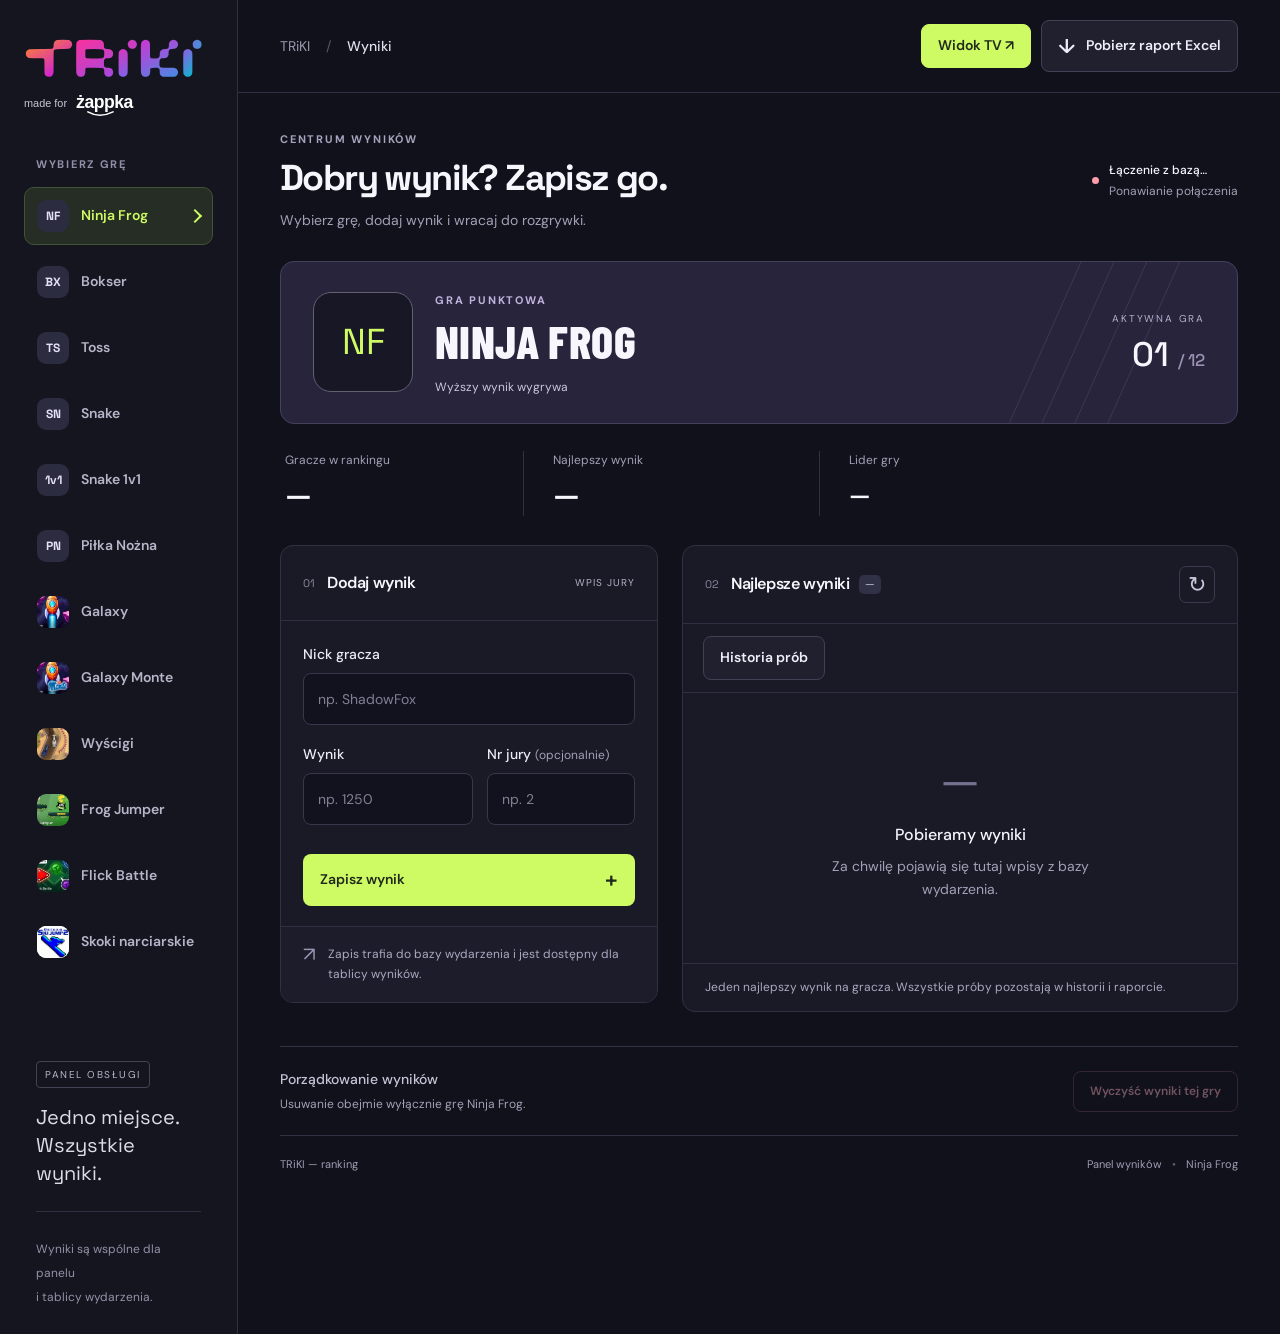
==== commit 5bb2c2b0: "Add files via upload" ====
--- a/index.html
+++ b/index.html
@@ -1,5 +1,5 @@
 <!doctype html>
-<html lang="pl"><head><meta charset="utf-8"><meta name="viewport" content="width=device-width, initial-scale=1"><meta name="theme-color" content="#11111b"><title>TRIKI — panel wyników</title><meta name="description" content="Panel obsługi rankingu TRiKI. Wpisywanie wyników, mecze Snake 1v1 i raporty."><link rel="stylesheet" href="style.css?v=20261021-monte"><script src="config.js?v=20261021-monte" defer></script><script src="realtime.js?v=20261008-record1" defer></script><script src="excel.js?v=20261008-record1" defer></script><script src="ranking.js?v=20261008-record1" defer></script><script src="app.js?v=20261021-monte" defer></script></head>
+<html lang="pl"><head><meta charset="utf-8"><meta name="viewport" content="width=device-width, initial-scale=1"><meta name="theme-color" content="#11111b"><title>TRIKI — panel wyników</title><meta name="description" content="Panel obsługi rankingu TRiKI. Wpisywanie wyników, mecze Snake 1v1 i raporty."><link rel="stylesheet" href="style.css?v=20261021-monte"><script src="config.js?v=20261021-monte-fix" defer></script><script src="realtime.js?v=20261008-record1" defer></script><script src="excel.js?v=20261008-record1" defer></script><script src="ranking.js?v=20261008-record1" defer></script><script src="app.js?v=20261021-monte-fix" defer></script></head>
 <body>
 <div class="app-shell"><aside class="sidebar"><a href="./" class="brand" aria-label="TRIKI — panel wyników"><img src="assets/triki-brand-v2.svg" alt="TRiKI" width="590" height="134"></a><div class="brand-partner"><img src="assets/made-for-zappka-v2.svg" alt="made for żappka" width="150" height="30"></div><div class="side-label">WYBIERZ GRĘ</div><nav id="games" aria-label="Gry"></nav><div class="side-footer"><span class="operator-label">PANEL OBSŁUGI</span><p>Jedno miejsce.<br>Wszystkie wyniki.</p><div class="side-footer-line"></div><small>Wyniki są wspólne dla panelu<br>i tablicy wydarzenia.</small></div></aside>
 <div class="page"><header><div class="breadcrumb">TRiKI <span>/</span> <strong>Wyniki</strong></div><div class="header-actions"><a href="tv.html" class="button secondary tv-link">Widok TV ↗</a><button class="button secondary" id="report-btn"><span aria-hidden="true">↓</span> Pobierz raport Excel</button></div></header>
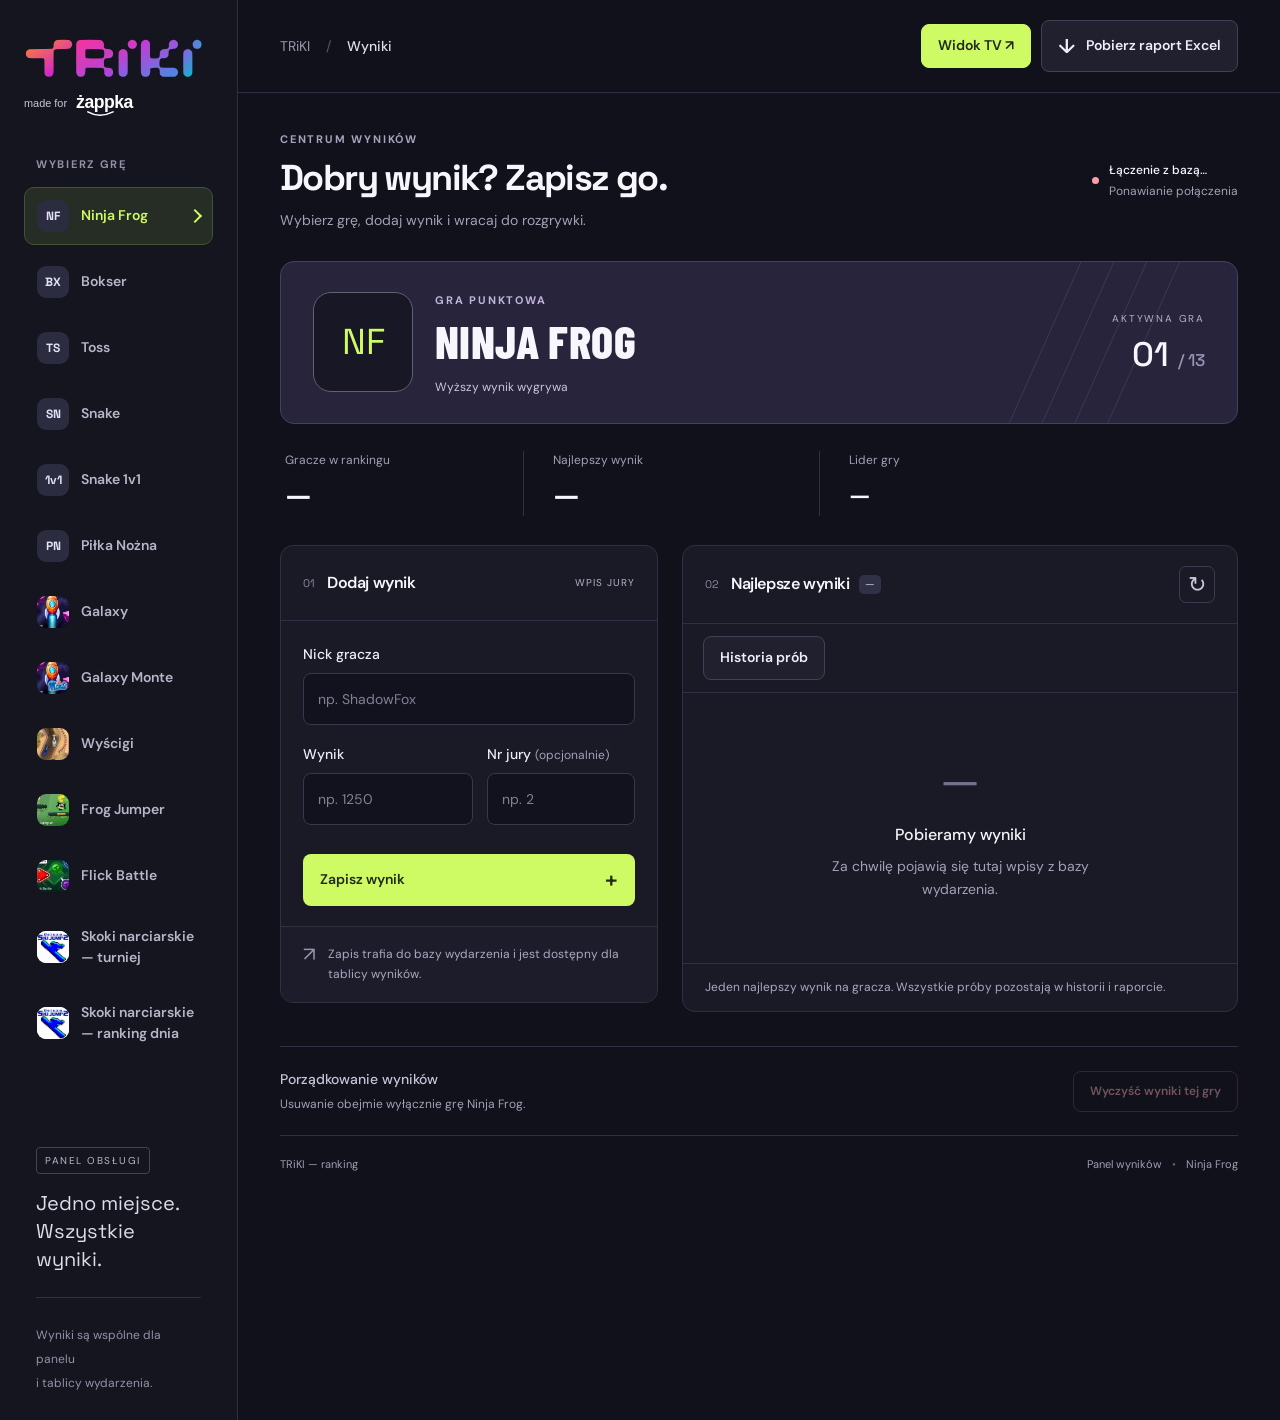
==== commit 5479951c: "Add files via upload" ====
--- a/index.html
+++ b/index.html
@@ -1,10 +1,10 @@
 <!doctype html>
-<html lang="pl"><head><meta charset="utf-8"><meta name="viewport" content="width=device-width, initial-scale=1"><meta name="theme-color" content="#11111b"><title>TRIKI — panel wyników</title><meta name="description" content="Panel obsługi rankingu TRiKI. Wpisywanie wyników, mecze Snake 1v1 i raporty."><link rel="stylesheet" href="style.css?v=20261021-monte"><script src="config.js?v=20261021-monte-fix" defer></script><script src="realtime.js?v=20261008-record1" defer></script><script src="excel.js?v=20261008-record1" defer></script><script src="ranking.js?v=20261008-record1" defer></script><script src="app.js?v=20261021-monte-fix" defer></script></head>
+<html lang="pl"><head><meta charset="utf-8"><meta name="viewport" content="width=device-width, initial-scale=1"><meta name="theme-color" content="#11111b"><title>TRIKI — panel wyników</title><meta name="description" content="Panel obsługi rankingu TRiKI. Wpisywanie wyników, mecze Snake 1v1 i raporty."><link rel="stylesheet" href="style.css?v=20261021-monte"><script src="config.js?v=20261021-skoki-dnia" defer></script><script src="realtime.js?v=20261008-record1" defer></script><script src="excel.js?v=20261008-record1" defer></script><script src="ranking.js?v=20261008-record1" defer></script><script src="app.js?v=20261021-skoki-dnia" defer></script></head>
 <body>
 <div class="app-shell"><aside class="sidebar"><a href="./" class="brand" aria-label="TRIKI — panel wyników"><img src="assets/triki-brand-v2.svg" alt="TRiKI" width="590" height="134"></a><div class="brand-partner"><img src="assets/made-for-zappka-v2.svg" alt="made for żappka" width="150" height="30"></div><div class="side-label">WYBIERZ GRĘ</div><nav id="games" aria-label="Gry"></nav><div class="side-footer"><span class="operator-label">PANEL OBSŁUGI</span><p>Jedno miejsce.<br>Wszystkie wyniki.</p><div class="side-footer-line"></div><small>Wyniki są wspólne dla panelu<br>i tablicy wydarzenia.</small></div></aside>
 <div class="page"><header><div class="breadcrumb">TRiKI <span>/</span> <strong>Wyniki</strong></div><div class="header-actions"><a href="tv.html" class="button secondary tv-link">Widok TV ↗</a><button class="button secondary" id="report-btn"><span aria-hidden="true">↓</span> Pobierz raport Excel</button></div></header>
 <main><section class="page-heading"><div><div class="eyebrow">CENTRUM WYNIKÓW</div><h1>Dobry wynik?<br class="mobile-break"> Zapisz go.</h1><p>Wybierz grę, dodaj wynik i wracaj do rozgrywki.</p></div><div class="connection"><span class="status-icon loading" id="status-icon"></span><div><strong id="status-title">Łączenie z bazą</strong><small id="status-detail">Pobieramy wyniki wydarzenia</small></div></div></section>
-<section class="game-banner"><div class="game-art" id="game-art"></div><div class="game-name"><span id="game-kind" class="eyebrow">GRA PUNKTOWA</span><h2 id="game-title">Ninja Frog</h2><span id="game-rule">Wyższy wynik wygrywa</span></div><div class="banner-label"><span>AKTYWNA GRA</span><b id="game-number">01 <i>/ 12</i></b></div></section>
+<section class="game-banner"><div class="game-art" id="game-art"></div><div class="game-name"><span id="game-kind" class="eyebrow">GRA PUNKTOWA</span><h2 id="game-title">Ninja Frog</h2><span id="game-rule">Wyższy wynik wygrywa</span></div><div class="banner-label"><span>AKTYWNA GRA</span><b id="game-number">01 <i>/ 13</i></b></div></section>
 <div class="metrics"><div><span id="count-label">Zapisane wyniki</span><strong id="metric-count">—</strong></div><div><span id="best-label">Najlepszy wynik</span><strong id="metric-best">—</strong></div><div><span id="leader-label">Lider gry</span><strong class="leader-value" id="metric-leader">—</strong></div></div>
 <div class="work-grid"><section class="card entry-card" aria-labelledby="entry-title"><div class="section-heading"><div><span class="section-number">01</span><h2 id="entry-title">Dodaj wynik</h2></div><span class="tiny-label">WPIS JURY</span></div><form id="entry-form" novalidate></form><div class="form-footer"><span aria-hidden="true">↗</span><p>Zapis trafia do bazy wydarzenia i jest dostępny dla tablicy wyników.</p></div></section>
 <section class="card results-card" aria-labelledby="results-title"><div class="section-heading"><div><span class="section-number">02</span><h2 id="results-title">Aktualne wyniki</h2><span id="list-count" class="count-badge">0</span></div><button id="refresh-btn" class="icon-button" aria-label="Odśwież wyniki" title="Odśwież wyniki">↻</button></div><div class="view-controls"><button type="button" class="button secondary" id="history-toggle" aria-pressed="false">Historia prób</button></div><div id="results-body" aria-busy="true"></div><div id="results-footer" class="results-footer">Każdy wpis to osobna próba.</div></section></div>
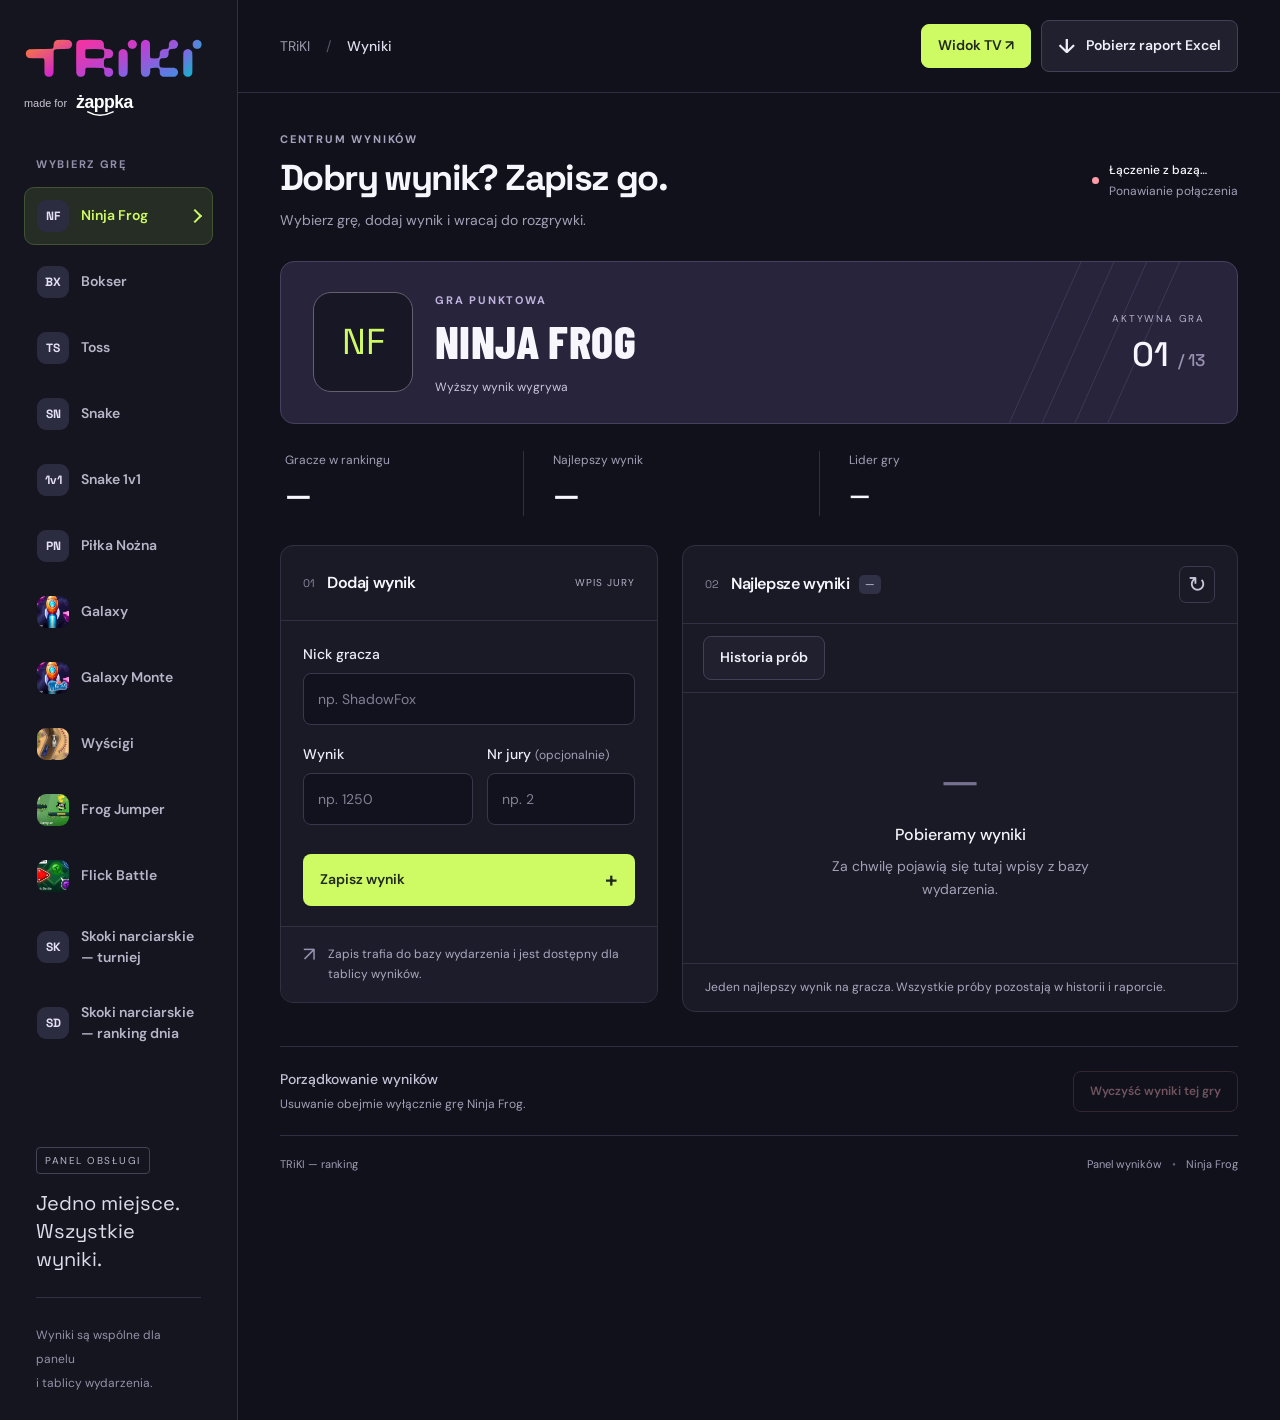
==== commit 52ce05a9: "Add files via upload" ====
--- a/index.html
+++ b/index.html
@@ -1,5 +1,5 @@
 <!doctype html>
-<html lang="pl"><head><meta charset="utf-8"><meta name="viewport" content="width=device-width, initial-scale=1"><meta name="theme-color" content="#11111b"><title>TRIKI — panel wyników</title><meta name="description" content="Panel obsługi rankingu TRiKI. Wpisywanie wyników, mecze Snake 1v1 i raporty."><link rel="stylesheet" href="style.css?v=20261021-monte"><script src="config.js?v=20261021-skoki-dnia" defer></script><script src="realtime.js?v=20261008-record1" defer></script><script src="excel.js?v=20261008-record1" defer></script><script src="ranking.js?v=20261008-record1" defer></script><script src="app.js?v=20261021-skoki-dnia" defer></script></head>
+<html lang="pl"><head><meta charset="utf-8"><meta name="viewport" content="width=device-width, initial-scale=1"><meta name="theme-color" content="#11111b"><title>TRIKI — panel wyników</title><meta name="description" content="Panel obsługi rankingu TRiKI. Wpisywanie wyników, mecze Snake 1v1 i raporty."><link rel="stylesheet" href="style.css?v=20261021-skoki-clean"><script src="config.js?v=20261021-skoki-clean" defer></script><script src="realtime.js?v=20261008-record1" defer></script><script src="excel.js?v=20261008-record1" defer></script><script src="ranking.js?v=20261008-record1" defer></script><script src="app.js?v=20261021-skoki-clean" defer></script></head>
 <body>
 <div class="app-shell"><aside class="sidebar"><a href="./" class="brand" aria-label="TRIKI — panel wyników"><img src="assets/triki-brand-v2.svg" alt="TRiKI" width="590" height="134"></a><div class="brand-partner"><img src="assets/made-for-zappka-v2.svg" alt="made for żappka" width="150" height="30"></div><div class="side-label">WYBIERZ GRĘ</div><nav id="games" aria-label="Gry"></nav><div class="side-footer"><span class="operator-label">PANEL OBSŁUGI</span><p>Jedno miejsce.<br>Wszystkie wyniki.</p><div class="side-footer-line"></div><small>Wyniki są wspólne dla panelu<br>i tablicy wydarzenia.</small></div></aside>
 <div class="page"><header><div class="breadcrumb">TRiKI <span>/</span> <strong>Wyniki</strong></div><div class="header-actions"><a href="tv.html" class="button secondary tv-link">Widok TV ↗</a><button class="button secondary" id="report-btn"><span aria-hidden="true">↓</span> Pobierz raport Excel</button></div></header>
--- a/style.css
+++ b/style.css
@@ -11,6 +11,8 @@
 
 .brand{display:block;width:180px;max-width:100%;padding:0;background:none;border:0;border-radius:0;line-height:0;letter-spacing:normal}.brand img{display:block;width:100%;height:auto}.brand-partner{width:126px;line-height:0;margin-top:12px}.brand-partner img{display:block;width:100%;height:auto}.side-label{margin-top:40px}@media(max-width:680px){.brand{display:inline-block;width:160px;vertical-align:middle}.brand-partner{display:inline-block;width:112px;margin:0 0 0 18px;vertical-align:middle}}
 
-.game-icon img[src="assets/skoki-v2.png"],.game-art img[src="assets/skoki-v2.png"]{object-fit:contain;object-position:center;transform:none;background:#fff}
+.game-icon img[src="assets/skoki-turniej-blue.png"],.game-art img[src="assets/skoki-turniej-blue.png"]{object-fit:contain;object-position:center;transform:none;background:#fff}
 
 .sponsored-art{position:relative;display:block;width:100%;height:100%;overflow:hidden}.sponsored-art img.sponsor-logo{position:absolute;bottom:4%;right:4%;width:66%;height:auto;object-fit:contain;transform:none;filter:drop-shadow(0 1px 2px #0009)}
+
+.game-art img[src="assets/skoki-dnia-gold.png"],.game-icon img[src="assets/skoki-dnia-gold.png"]{object-fit:contain;object-position:center;transform:none;background:#fff}
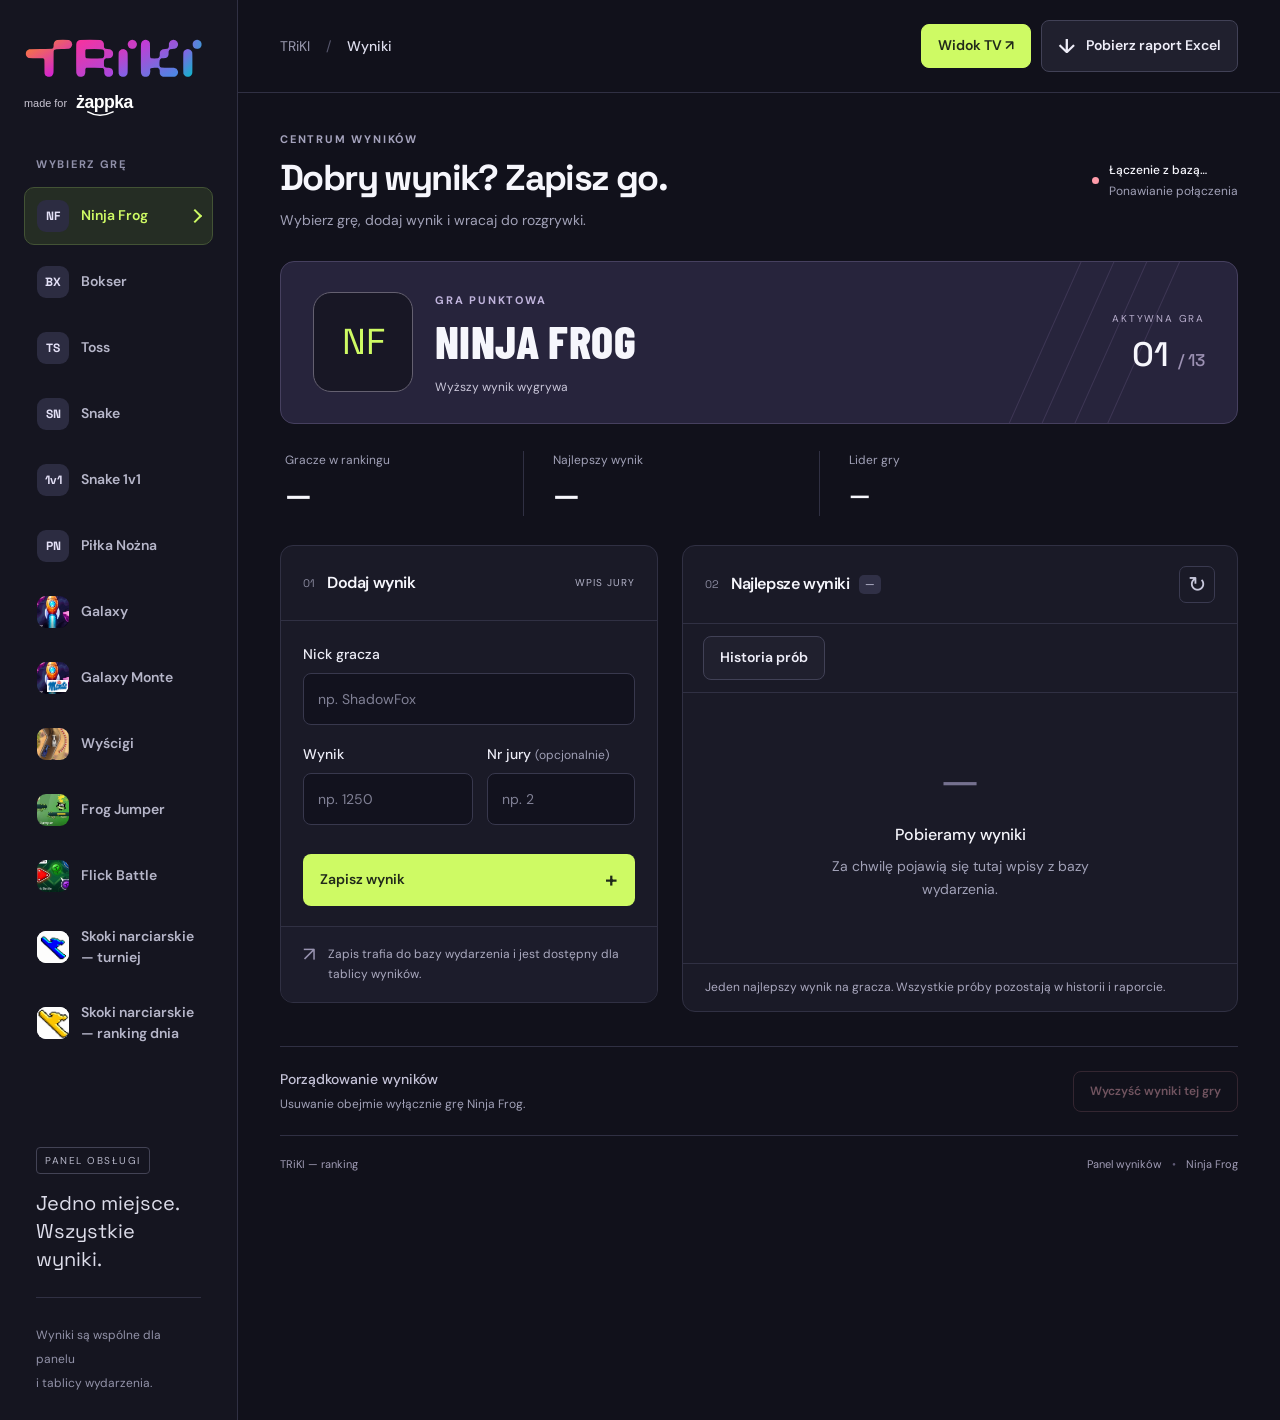
==== commit 4d6a97ac: "Add files via upload" ====
--- a/index.html
+++ b/index.html
@@ -1,5 +1,5 @@
 <!doctype html>
-<html lang="pl"><head><meta charset="utf-8"><meta name="viewport" content="width=device-width, initial-scale=1"><meta name="theme-color" content="#11111b"><title>TRIKI — panel wyników</title><meta name="description" content="Panel obsługi rankingu TRiKI. Wpisywanie wyników, mecze Snake 1v1 i raporty."><link rel="stylesheet" href="style.css?v=20261021-skoki-clean"><script src="config.js?v=20261021-skoki-clean" defer></script><script src="realtime.js?v=20261008-record1" defer></script><script src="excel.js?v=20261008-record1" defer></script><script src="ranking.js?v=20261008-record1" defer></script><script src="app.js?v=20261021-skoki-clean" defer></script></head>
+<html lang="pl"><head><meta charset="utf-8"><meta name="viewport" content="width=device-width, initial-scale=1"><meta name="theme-color" content="#11111b"><title>TRIKI — panel wyników</title><meta name="description" content="Panel obsługi rankingu TRiKI. Wpisywanie wyników, mecze Snake 1v1 i raporty."><link rel="stylesheet" href="style.css?v=20261021-skoki-embedded"><script src="config.js?v=20261021-skoki-embedded" defer></script><script src="realtime.js?v=20261008-record1" defer></script><script src="excel.js?v=20261008-record1" defer></script><script src="ranking.js?v=20261008-record1" defer></script><script src="app.js?v=20261021-skoki-embedded" defer></script></head>
 <body>
 <div class="app-shell"><aside class="sidebar"><a href="./" class="brand" aria-label="TRIKI — panel wyników"><img src="assets/triki-brand-v2.svg" alt="TRiKI" width="590" height="134"></a><div class="brand-partner"><img src="assets/made-for-zappka-v2.svg" alt="made for żappka" width="150" height="30"></div><div class="side-label">WYBIERZ GRĘ</div><nav id="games" aria-label="Gry"></nav><div class="side-footer"><span class="operator-label">PANEL OBSŁUGI</span><p>Jedno miejsce.<br>Wszystkie wyniki.</p><div class="side-footer-line"></div><small>Wyniki są wspólne dla panelu<br>i tablicy wydarzenia.</small></div></aside>
 <div class="page"><header><div class="breadcrumb">TRiKI <span>/</span> <strong>Wyniki</strong></div><div class="header-actions"><a href="tv.html" class="button secondary tv-link">Widok TV ↗</a><button class="button secondary" id="report-btn"><span aria-hidden="true">↓</span> Pobierz raport Excel</button></div></header>
--- a/style.css
+++ b/style.css
@@ -16,3 +16,5 @@
 .sponsored-art{position:relative;display:block;width:100%;height:100%;overflow:hidden}.sponsored-art img.sponsor-logo{position:absolute;bottom:4%;right:4%;width:66%;height:auto;object-fit:contain;transform:none;filter:drop-shadow(0 1px 2px #0009)}
 
 .game-art img[src="assets/skoki-dnia-gold.png"],.game-icon img[src="assets/skoki-dnia-gold.png"]{object-fit:contain;object-position:center;transform:none;background:#fff}
+
+.game-art img[src^="data:image/png;base64,"],.game-icon img[src^="data:image/png;base64,"]{object-fit:contain;object-position:center;transform:none;background:#fff}
